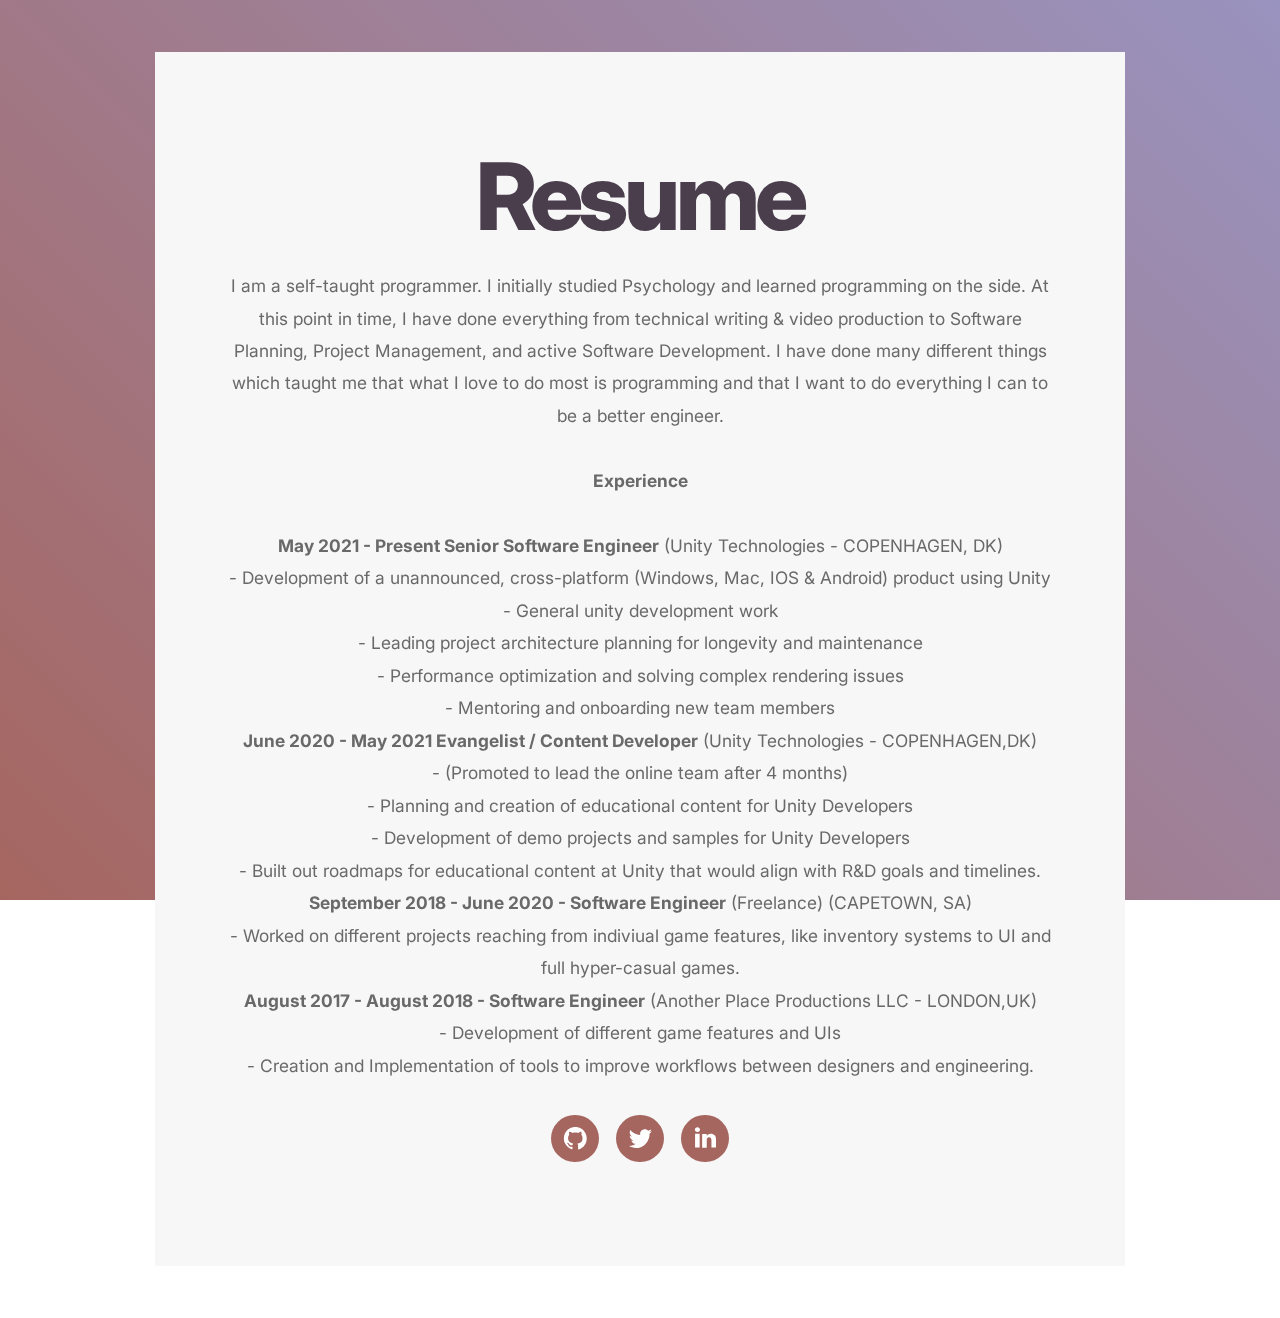
==== resume.html @ c10f14c0 "Create resume.html" ====
<!DOCTYPE HTML>
<html lang="en">
	<head>
		<title>Kristin Lague - Resume</title>
		<meta charset="utf-8" />
		<meta name="viewport" content="width=device-width,initial-scale=1" />
		<meta name="description" content="Resume" />
		<meta property="og:site_name" content="Kristin Lague - Resume" />
		<meta property="og:title" content="Kristin Lague - Resume" />
		<meta property="og:type" content="website" />
		<meta property="og:description" content="Resume" />
		<link href="https://fonts.googleapis.com/css?display=swap&family=Inter:800,800italic,400,400italic,900,900italic,700,700italic" rel="stylesheet" type="text/css" />
		<link rel="stylesheet" href="assets/main.css" />
	</head>
	<body>
		<div id="wrapper">
			<div id="main">
				<div class="inner">
					<h1 id="text02">Resume</h1>
					<p id="text01">I am a self-taught programmer. I initially studied Psychology and learned programming on the side. At this point in time, I have done everything from technical writing &amp; video production to Software Planning, Project Management, and active Software Development. I have done many different things which taught me that what I love to do most is programming and that I want to do everything I can to be a better engineer.</p>
					<h2 id="text06"><strong>Experience</strong></h2>
					<p id="text05"><span class="p"><strong>May 2021 - Present Senior Software Engineer</strong> (Unity Technologies - COPENHAGEN, DK) <br /> - Development of a unannounced, cross-platform (Windows, Mac, IOS &amp; Android) product using Unity<br />- General unity development work<br />- Leading project architecture planning for longevity and maintenance<br />- Performance optimization and solving complex rendering issues<br />- Mentoring and onboarding new team members <br /> <strong>June 2020 - May 2021 Evangelist / Content Developer</strong> (Unity Technologies - COPENHAGEN,DK) <br /> - (Promoted to lead the online team after 4 months) <br /> - Planning and creation of educational content for Unity Developers<br />- Development of demo projects and samples for Unity Developers <br /> - Built out roadmaps for educational content at Unity that would align with R&amp;D goals and timelines.<br /><strong>September 2018 - June 2020 - Software Engineer</strong> (Freelance) (CAPETOWN, SA) <br /> - Worked on different projects reaching from indiviual game features, like inventory systems to UI and full hyper-casual games. <br /><strong>August 2017 - August 2018 - Software Engineer</strong> (Another Place Productions LLC - LONDON,UK) <br /> - Development of different game features and UIs<br />- Creation and Implementation of tools to improve workflows between designers and engineering.</span></p>
					<ul id="icons01" class="icons">
						<li>
							<a class="n01" href="https://github.com/KristinLague">
								<svg><use xlink:href="assets/icons.svg#github"></use></svg>
								<span class="label">GitHub</span>
							</a>
						</li><li>
							<a class="n02" href="https://twitter.com/itsKristinSrsly">
								<svg><use xlink:href="assets/icons.svg#twitter"></use></svg>
								<span class="label">Twitter</span>
							</a>
						</li><li>
							<a class="n03" href="https://www.linkedin.com/in/kristin-lague-8781a9155/">
								<svg><use xlink:href="assets/icons.svg#linkedin"></use></svg>
								<span class="label">LinkedIn</span>
							</a>
						</li>
					</ul>
				</div>
			</div>
		</div>
		<script src="assets/main.js"></script>
	</body>
</html>
---- assets/main.css ----
html,body,div,span,applet,object,iframe,h1,h2,h3,h4,h5,h6,p,blockquote,pre,a,abbr,acronym,address,big,cite,code,del,dfn,em,img,ins,kbd,q,s,samp,small,strike,strong,sub,sup,tt,var,b,u,i,center,dl,dt,dd,ol,ul,li,fieldset,form,label,legend,table,caption,tbody,tfoot,thead,tr,th,td,article,aside,canvas,details,embed,figure,figcaption,footer,header,hgroup,menu,nav,output,ruby,section,summary,time,mark,audio,video{margin:0;padding:0;border:0;font-size:100%;font:inherit;vertical-align:baseline;}article,aside,details,figcaption,figure,footer,header,hgroup,menu,nav,section{display:block;}body{line-height:1;}ol,ul{list-style:none;}blockquote,q{quotes:none;}blockquote:before,blockquote:after,q:before,q:after{content:'';content:none;}table{border-collapse:collapse;border-spacing:0;}body{-webkit-text-size-adjust:none}mark{background-color:transparent;color:inherit}input::-moz-focus-inner{border:0;padding:0}input[type="text"],input[type="email"],select,textarea{-moz-appearance:none;-webkit-appearance:none;-ms-appearance:none;appearance:none}

*, *:before, *:after {
	box-sizing: border-box;
}

body {
	line-height: 1.0;
	min-height: var(--viewport-height);
	min-width: 320px;
	overflow-x: hidden;
	word-wrap: break-word;
}

body:before {
	background-attachment: scroll;
	content: '';
	display: block;
	height: var(--background-height);
	left: 0;
	pointer-events: none;
	position: fixed;
	top: 0;
	transform: scale(1);
	width: 100vw;
	z-index: 0;
	background-image: linear-gradient(45deg, #A66660 0%, #9993BF 100%);
	background-position: 0% 0%;
	background-repeat: repeat;
	background-size: auto;
}

:root {
	--background-height: 100vh;
	--site-language-alignment: left;
	--site-language-direction: ltr;
	--site-language-flex-alignment: flex-start;
	--site-language-indent-left: 1;
	--site-language-indent-right: 0;
	--viewport-height: 100vh;
}

html {
	font-size: 18pt;
}

u {
	text-decoration: underline;
}

strong {
	color: inherit;
	font-weight: bolder;
}

em {
	font-style: italic;
}

code {
	background-color: rgba(144,144,144,0.25);
	border-radius: 0.25em;
	font-family: 'Lucida Console', 'Courier New', monospace;
	font-size: 0.9em;
	font-weight: normal;
	letter-spacing: 0;
	margin: 0 0.25em;
	padding: 0.25em 0.5em;
	text-indent: 0;
}

mark {
	background-color: rgba(144,144,144,0.25);
}

s {
	text-decoration: line-through;
}

sub {
	font-size: smaller;
	vertical-align: sub;
}

sup {
	font-size: smaller;
	vertical-align: super;
}

a {
	color: inherit;
	text-decoration: underline;
	transition: none;
}

#wrapper {
	-webkit-overflow-scrolling: touch;
	align-items: center;
	display: flex;
	flex-direction: column;
	justify-content: center;
	min-height: var(--viewport-height);
	overflow: hidden;
	position: relative;
	z-index: 2;
	padding: 3rem 3rem 3rem 3rem;
}

#main {
	--alignment: center;
	--flex-alignment: center;
	--indent-left: 1;
	--indent-right: 1;
	--border-radius-tl: 0;
	--border-radius-tr: 0;
	--border-radius-br: 0;
	--border-radius-bl: 0;
	align-items: center;
	display: flex;
	flex-grow: 0;
	flex-shrink: 0;
	justify-content: center;
	max-width: 100%;
	position: relative;
	text-align: var(--alignment);
	z-index: 1;
	background-color: #F7F7F7;
}

#main > .inner {
	--padding-horizontal: 4rem;
	--padding-vertical: 6rem;
	--spacing: 1.875rem;
	--width: 56rem;
	border-radius: var(--border-radius-tl) var(--border-radius-tr) var(--border-radius-br) var(--border-radius-bl);
	max-width: 100%;
	position: relative;
	width: var(--width);
	z-index: 1;
	padding: var(--padding-vertical) var(--padding-horizontal);
}

#main > .inner > * {
	margin-top: var(--spacing);
	margin-bottom: var(--spacing);
}

#main > .inner > :first-child {
	margin-top: 0 !important;
}

#main > .inner > :last-child {
	margin-bottom: 0 !important;
}

#main > .inner > .full {
	margin-left: calc(var(--padding-horizontal) * -1);
	max-width: calc(100% + calc(var(--padding-horizontal) * 2) + 0.4725px);
	width: calc(100% + calc(var(--padding-horizontal) * 2) + 0.4725px);
}

#main > .inner > .full:first-child {
	border-top-left-radius: inherit;
	border-top-right-radius: inherit;
	margin-top: calc(var(--padding-vertical) * -1) !important;
}

#main > .inner > .full:last-child {
	border-bottom-left-radius: inherit;
	border-bottom-right-radius: inherit;
	margin-bottom: calc(var(--padding-vertical) * -1) !important;
}

#main > .inner > .full.screen {
	border-radius: 0 !important;
	max-width: 100vw;
	position: relative;
	width: 100vw;
	left: 50%;
	margin-left: -50vw;
	right: auto;
}

body.is-instant #main, body.is-instant #main > .inner > *,body.is-instant #main > .inner > section > *  {
	transition: none !important;
}

body.is-instant:after {
	display: none !important;
	transition: none !important;
}

@keyframes loading-spinner {
	0% {
		transform: rotate(0deg);
	}

	100% {
		transform: rotate(360deg);
	}
}

.deferred:before {
	content: '';
	display: block;
	width: 4rem;
	height: 4rem;
	position: absolute;
	top: 50%;
	left: 50%;
	margin: -2rem 0 0 -2rem;
	animation: loading-spinner 1s infinite linear;
	transition: opacity 0.25s ease;
	transition-delay: 0.5s;
	opacity: 0;
	z-index: -1;
	background-image: url('[data-uri]');
	background-position: center;
	background-repeat: no-repeat;
	background-size: 3rem;
}

.deferred.loading:before {
	opacity: 0.35;
	z-index: 0;
}

h1, h2, h3, p {
	direction: var(--site-language-direction);
	position: relative;
}

h1 span.p, h2 span.p, h3 span.p, p span.p {
	display: block;
	position: relative;
}

h1 span[style], h2 span[style], h3 span[style], p span[style], h1 strong, h2 strong, h3 strong, p strong, h1 a, h2 a, h3 a, p a, h1 code, h2 code, h3 code, p code, h1 mark, h2 mark, h3 mark, p mark {
	-webkit-text-fill-color: currentcolor;
}

#text02 {
	text-align: center;
	color: #4A3E4D;
	font-family: 'Inter', sans-serif;
	letter-spacing: -0.25rem;
	width: 100%;
	font-size: 5.375em;
	line-height: 0.875;
	font-weight: 800;
}

#text02 mark {
	color: #20243D;
	background-color: transparent;
}

#text02 a {
	text-decoration: none;
}

#text02 a:hover {
	text-decoration: underline;
}

#text02 span.p:nth-child(n + 2) {
	margin-top: 1rem;
}

#text05 {
	color: #696969;
	font-family: 'Inter', sans-serif;
	font-size: 1em;
	line-height: 1.875;
	font-weight: 400;
}

#text05 a {
	color: #5C83EE;
	text-decoration: none;
}

#text05 a:hover {
	color: #10182F;
}

#text05 mark {
	color: #D4AF37;
	background-color: transparent;
}

#text05 span.p:nth-child(n + 2) {
	margin-top: 1rem;
}

#text01 {
	color: #696969;
	font-family: 'Inter', sans-serif;
	font-size: 1em;
	line-height: 1.875;
	font-weight: 400;
}

#text01 a {
	color: #5C83EE;
	text-decoration: none;
}

#text01 a:hover {
	color: #10182F;
}

#text01 mark {
	color: #D4AF37;
	background-color: transparent;
}

#text01 span.p:nth-child(n + 2) {
	margin-top: 1rem;
}

#text08 {
	color: #696969;
	font-family: 'Inter', sans-serif;
	font-size: 1em;
	line-height: 1.875;
	font-weight: 400;
}

#text08 a {
	color: #5C83EE;
	text-decoration: none;
}

#text08 a:hover {
	color: #10182F;
}

#text08 mark {
	color: #D4AF37;
	background-color: transparent;
}

#text08 span.p:nth-child(n + 2) {
	margin-top: 1rem;
}

#text04 {
	color: #696969;
	font-family: 'Inter', sans-serif;
	font-size: 1em;
	line-height: 1.875;
	font-weight: 400;
}

#text04 a {
	color: #5C83EE;
	text-decoration: none;
}

#text04 a:hover {
	color: #10182F;
}

#text04 mark {
	color: #D4AF37;
	background-color: transparent;
}

#text04 span.p:nth-child(n + 2) {
	margin-top: 1rem;
}

#text03 {
	color: #696969;
	font-family: 'Inter', sans-serif;
	font-size: 1em;
	line-height: 1.875;
	font-weight: 400;
}

#text03 a {
	color: #5C83EE;
	text-decoration: none;
}

#text03 a:hover {
	color: #10182F;
}

#text03 mark {
	color: #D4AF37;
	background-color: transparent;
}

#text03 span.p:nth-child(n + 2) {
	margin-top: 1rem;
}

#text06 {
	color: #696969;
	font-family: 'Inter', sans-serif;
	font-size: 1em;
	line-height: 1.875;
	font-weight: 400;
}

#text06 a {
	color: #5C83EE;
	text-decoration: none;
}

#text06 a:hover {
	color: #10182F;
}

#text06 mark {
	color: #D4AF37;
	background-color: transparent;
}

#text06 span.p:nth-child(n + 2) {
	margin-top: 1rem;
}

#text09 {
	color: #696969;
	font-family: 'Inter', sans-serif;
	font-size: 1em;
	line-height: 1.875;
	font-weight: 400;
}

#text09 a {
	color: #5C83EE;
	text-decoration: none;
}

#text09 a:hover {
	color: #10182F;
}

#text09 mark {
	color: #D4AF37;
	background-color: transparent;
}

#text09 span.p:nth-child(n + 2) {
	margin-top: 1rem;
}

#text07 {
	color: #696969;
	font-family: 'Inter', sans-serif;
	font-size: 1em;
	line-height: 1.875;
	font-weight: 400;
}

#text07 a {
	color: #5C83EE;
	text-decoration: none;
}

#text07 a:hover {
	color: #10182F;
}

#text07 mark {
	color: #D4AF37;
	background-color: transparent;
}

#text07 span.p:nth-child(n + 2) {
	margin-top: 1rem;
}

.container {
	position: relative;
}

.container > .wrapper {
	vertical-align: top;
	position: relative;
	max-width: 100%;
	border-radius: inherit;
}

.container > .wrapper > .inner {
	vertical-align: top;
	position: relative;
	max-width: 100%;
	border-radius: inherit;
	text-align: var(--alignment);
}

#main .container.full:first-child > .wrapper {
	border-top-left-radius: inherit;
	border-top-right-radius: inherit;
}

#main .container.full:last-child > .wrapper {
	border-bottom-left-radius: inherit;
	border-bottom-right-radius: inherit;
}

#main .container.full:first-child > .wrapper > .inner {
	border-top-left-radius: inherit;
	border-top-right-radius: inherit;
}

#main .container.full:last-child > .wrapper > .inner {
	border-bottom-left-radius: inherit;
	border-bottom-right-radius: inherit;
}

#container01 > .wrapper {
	display: inline-block;
	width: 75rem;
	background-color: transparent;
}

#container01 > .wrapper > .inner {
	--gutters: 2rem;
	--padding-horizontal: 2rem;
	--padding-vertical: 2rem;
	padding: var(--padding-vertical) var(--padding-horizontal);
}

#container01.default > .wrapper > .inner > * {
	margin-bottom: var(--spacing);
	margin-top: var(--spacing);
}

#container01.default > .wrapper > .inner > *:first-child {
	margin-top: 0 !important;
}

#container01.default > .wrapper > .inner > *:last-child {
	margin-bottom: 0 !important;
}

#container01.columns > .wrapper > .inner {
	flex-wrap: wrap;
	display: flex;
	align-items: flex-start;
}

#container01.columns > .wrapper > .inner > * {
	flex-grow: 0;
	flex-shrink: 0;
	max-width: 100%;
	text-align: var(--alignment);
	padding: 0 0 0 var(--gutters);
}

#container01.columns > .wrapper > .inner > * > * {
	margin-bottom: var(--spacing);
	margin-top: var(--spacing);
}

#container01.columns > .wrapper > .inner > * > *:first-child {
	margin-top: 0 !important;
}

#container01.columns > .wrapper > .inner > * > *:last-child {
	margin-bottom: 0 !important;
}

#container01.columns > .wrapper > .inner > *:first-child {
	margin-left: calc(var(--gutters) * -1);
}

#container01.default > .wrapper > .inner > .full {
	margin-left: calc(var(--padding-horizontal) * -1);
	max-width: none !important;
	width: calc(100% + (var(--padding-horizontal) * 2) + 0.4725px);
}

#container01.default > .wrapper > .inner > .full:first-child {
	margin-top: calc(var(--padding-vertical) * -1) !important;
	border-top-left-radius: inherit;
	border-top-right-radius: inherit;
}

#container01.default > .wrapper > .inner > .full:last-child {
	margin-bottom: calc(var(--padding-vertical) * -1) !important;
	border-bottom-left-radius: inherit;
	border-bottom-right-radius: inherit;
}

#container01.columns > .wrapper > .inner > div > .full {
	margin-left: calc(var(--gutters) * -0.5);
	max-width: none !important;
	width: calc(100% + var(--gutters) + 0.4725px);
}

#container01.columns > .wrapper > .inner > div:first-child > .full {
	margin-left: calc(var(--padding-horizontal) * -1);
	width: calc(100% + var(--padding-horizontal) + calc(var(--gutters) * 0.5) + 0.4725px);
}

#container01.columns > .wrapper > .inner > div:last-child > .full {
	width: calc(100% + var(--padding-horizontal) + calc(var(--gutters) * 0.5) + 0.4725px);
}

#container01.columns > .wrapper > .inner > div > .full:first-child {
	margin-top: calc(var(--padding-vertical) * -1) !important;
}

#container01.columns > .wrapper > .inner > div > .full:last-child {
	margin-bottom: calc(var(--padding-vertical) * -1) !important;
}

#container01.columns > .wrapper > .inner > div:first-child, #container01.columns > .wrapper > .inner > div:first-child > .full:first-child {
	border-top-left-radius: inherit;
}

#container01.columns > .wrapper > .inner > div:last-child, #container01.columns > .wrapper > .inner > div:last-child > .full:first-child {
	border-top-right-radius: inherit;
}

#container01.columns > .wrapper > .inner > .full {
	align-self: stretch;
}

#container01.columns > .wrapper > .inner > .full:first-child {
	border-bottom-left-radius: inherit;
	border-top-left-radius: inherit;
}

#container01.columns > .wrapper > .inner > .full:last-child {
	border-bottom-right-radius: inherit;
	border-top-right-radius: inherit;
}

#container01.columns > .wrapper > .inner > .full > .full:first-child:last-child {
	border-radius: inherit;
	height: calc(100% + (var(--padding-vertical) * 2));
}

#container01.columns > .wrapper > .inner > .full > .full:first-child:last-child > * {
	border-radius: inherit;
	height: 100%;
	position: absolute;
	width: 100%;
}

#container01 > .wrapper > .inner > :nth-child(1) {
	width: calc(50% + (var(--gutters) / 2));
}

#container01 > .wrapper > .inner > :nth-child(2) {
	width: calc(50% + (var(--gutters) / 2));
}

.image {
	display: block;
	line-height: 0;
	max-width: 100%;
	position: relative;
}

.image .frame {
	-webkit-backface-visibility: hidden;
	-webkit-transform: translate3d(0, 0, 0);
	display: inline-block;
	max-width: 100%;
	overflow: hidden;
	vertical-align: top;
	width: 100%;
}

.image .frame img {
	border-radius: 0 !important;
	max-width: 100%;
	vertical-align: top;
	width: inherit;
}

.image.full .frame {
	display: block;
}

.image.full:first-child .frame {
	border-top-left-radius: inherit;
	border-top-right-radius: inherit;
}

.image.full:last-child .frame {
	border-bottom-left-radius: inherit;
	border-bottom-right-radius: inherit;
}

#image01 .frame {
	width: 22rem;
	height: 12.25rem;
	box-shadow: 0.599rem 1.644rem 2rem 0rem #554D78;
	transition: none;
}

#image01 img {
	height: 100% !important;
	object-fit: cover;
	object-position: center;
	width: 100% !important;
}

#image01 .frame img {
	transition: none;
}

#image06 .frame {
	width: 22rem;
	height: 12.25rem;
	box-shadow: 0.599rem 1.644rem 2rem 0rem #554D78;
	transition: none;
}

#image06 img {
	height: 100% !important;
	object-fit: cover;
	object-position: center;
	width: 100% !important;
}

#image06 .frame img {
	transition: none;
}

#image03 .frame {
	width: 22rem;
	height: 12.25rem;
	box-shadow: 0.599rem 1.644rem 2rem 0rem #554D78;
	transition: none;
}

#image03 img {
	height: 100% !important;
	object-fit: cover;
	object-position: center;
	width: 100% !important;
}

#image03 .frame img {
	transition: none;
}

#image02 .frame {
	width: 22rem;
	height: 12.25rem;
	box-shadow: 0.599rem 1.644rem 2rem 0rem #554D78;
	transition: none;
}

#image02 img {
	height: 100% !important;
	object-fit: cover;
	object-position: center;
	width: 100% !important;
}

#image02 .frame img {
	transition: none;
}

#image04 .frame {
	width: 22rem;
	height: 12.25rem;
	box-shadow: 0.599rem 1.644rem 2rem 0rem #554D78;
	transition: none;
}

#image04 img {
	height: 100% !important;
	object-fit: cover;
	object-position: center;
	width: 100% !important;
}

#image04 .frame img {
	transition: none;
}

#image07 .frame {
	width: 22rem;
	height: 12.25rem;
	box-shadow: 0.599rem 1.644rem 2rem 0rem #554D78;
	transition: none;
}

#image07 img {
	height: 100% !important;
	object-fit: cover;
	object-position: center;
	width: 100% !important;
}

#image07 .frame img {
	transition: none;
}

#image05 .frame {
	width: 22rem;
	height: 12.25rem;
	box-shadow: 0.599rem 1.644rem 2rem 0rem #554D78;
	transition: none;
}

#image05 img {
	height: 100% !important;
	object-fit: cover;
	object-position: center;
	width: 100% !important;
}

#image05 .frame img {
	transition: none;
}

hr {
	border: 0;
	padding: 0;
	position: relative;
	width: 100%;
}

hr:before {
	content: '';
	display: inline-block;
	max-width: 100%;
	vertical-align: middle;
}

#divider01:before {
	width: 100%;
	border-top: solid 1px #696969;
	height: 1px;
	margin-top: -0.5px;
}

.icons {
	display: flex;
	flex-wrap: wrap;
	justify-content: var(--flex-alignment);
	letter-spacing: 0;
	padding: 0;
}

.icons li {
	position: relative;
	z-index: 1;
}

.icons li a {
	align-items: center;
	display: flex;
	justify-content: center;
}

.icons li a svg {
	display: block;
	position: relative;
}

.icons li a + svg {
	display: block;
	height: 100%;
	left: 0;
	pointer-events: none;
	position: absolute;
	top: 0;
	width: 100%;
	z-index: -1;
}

.icons li a .label {
	display: none;
}

#icons01 {
	font-size: 1.375em;
	gap: 1rem;
}

#icons01 li a {
	border-radius: 100%;
	height: 2em;
	width: 2em;
	transition: none;
}

#icons01 li a svg {
	height: 60%;
	width: 60%;
	transition: none;
}

#icons01 a {
	background-color: #2B2B2B;
}

#icons01 a svg {
	fill: #FFFFFF;
}

#icons01 li a + svg {
	transition: none;
}

#icons01 .n01 {
	background-color: #A66660;
}

#icons01 .n02 {
	background-color: #A66660;
}

#icons01 .n03 {
	background-color: #A66660;
}

#icons01 .n03 svg {
	fill: #FFFFFF;
}

@media (max-width: 1920px) {
	
}

@media (max-width: 1680px) {
	html {
		font-size: 13pt;
	}
}

@media (max-width: 1280px) {
	html {
		font-size: 13pt;
	}
}

@media (max-width: 1024px) {
	
}

@media (max-width: 980px) {
	html {
		font-size: 11pt;
	}
}

@media (max-width: 736px) {
	html {
		font-size: 13pt;
	}
	
	
	
	#main > .inner {
		--padding-horizontal: 1.5rem;
		--padding-vertical: 5rem;
		--spacing: 1.875rem;
	}
	
	#text02 {
		letter-spacing: -0.21875rem;
		width: 100%;
		font-size: 5.5em;
		line-height: 0.875;
	}
	
	#text05 {
		letter-spacing: 0rem;
		width: 100%;
		font-size: 1em;
		line-height: 1.875;
	}
	
	#text01 {
		letter-spacing: 0rem;
		width: 100%;
		font-size: 1em;
		line-height: 1.875;
	}
	
	#text08 {
		letter-spacing: 0rem;
		width: 100%;
		font-size: 1em;
		line-height: 1.875;
	}
	
	#text04 {
		letter-spacing: 0rem;
		width: 100%;
		font-size: 1em;
		line-height: 1.875;
	}
	
	#text03 {
		letter-spacing: 0rem;
		width: 100%;
		font-size: 1em;
		line-height: 1.875;
	}
	
	#text06 {
		letter-spacing: 0rem;
		width: 100%;
		font-size: 1em;
		line-height: 1.875;
	}
	
	#text09 {
		letter-spacing: 0rem;
		width: 100%;
		font-size: 1em;
		line-height: 1.875;
	}
	
	#text07 {
		letter-spacing: 0rem;
		width: 100%;
		font-size: 1em;
		line-height: 1.875;
	}
	
	
	
	#container01 > .wrapper > .inner {
		--gutters: 2rem;
		--padding-horizontal: 2rem;
		--padding-vertical: 2rem;
	}
	
	#container01.columns > .wrapper > .inner {
		flex-direction: column !important;
		flex-wrap: nowrap !important;
	}
	
	#container01.columns > .wrapper > .inner > span {
		height: 0;
		margin-top: calc(var(--gutters) * -1);
		pointer-events: none;
		visibility: hidden;
	}
	
	#container01.columns > .wrapper > .inner > *:first-child {
		margin-left: 0 !important;
		padding-top: 0 !important;
	}
	
	#container01.columns > .wrapper > .inner > * {
		padding: calc(var(--gutters) * 0.5) 0 !important;
	}
	
	#container01.columns > .wrapper > .inner > *:last-child {
		padding-bottom: 0 !important;
	}
	
	#container01.columns > .wrapper > .inner > div > .full {
		margin-left: calc(var(--padding-horizontal) * -1);
		width: calc(100% + (var(--padding-horizontal) * 2) + 0.4725px);
	}
	
	#container01.columns > .wrapper > .inner > div:first-of-type > .full {
		margin-left: calc(var(--padding-horizontal) * -1);
		width: calc(100% + (var(--padding-horizontal) * 2) + 0.4725px);
	}
	
	#container01.columns > .wrapper > .inner > div:last-of-type > .full {
		margin-left: calc(var(--padding-horizontal) * -1);
		width: calc(100% + (var(--padding-horizontal) * 2) + 0.4725px);
	}
	
	#container01.columns > .wrapper > .inner > div > .full:first-child {
		margin-top: calc(var(--gutters) * -0.5) !important;
	}
	
	#container01.columns > .wrapper > .inner > div > .full:last-child {
		margin-bottom: calc(var(--gutters) * -0.5) !important;
	}
	
	#container01.columns > .wrapper > .inner > div:first-of-type > .full:first-child {
		margin-top: calc(var(--padding-vertical) * -1) !important;
	}
	
	#container01.columns > .wrapper > .inner > div:last-of-type > .full:last-child {
		margin-bottom: calc(var(--padding-vertical) * -1) !important;
	}
	
	#container01.columns > .wrapper > .inner > div:first-of-type, #container01.columns > .wrapper > .inner > div:first-of-type > .full:first-child {
		border-top-left-radius: inherit;
		border-top-right-radius: inherit;
	}
	
	#container01.columns > .wrapper > .inner > div:last-of-type, #container01.columns > .wrapper > .inner > div:last-of-type > .full:last-child {
		border-bottom-left-radius: inherit;
		border-bottom-right-radius: inherit;
	}
	
	#container01.columns > .wrapper > .inner > div:first-of-type, #container01.columns > .wrapper > .inner > div:first-of-type > .full:last-child {
		border-bottom-left-radius: 0 !important;
	}
	
	#container01.columns > .wrapper > .inner > div:last-of-type, #container01.columns > .wrapper > .inner > div:last-of-type > .full:first-child {
		border-top-right-radius: 0 !important;
	}
	
	#container01.columns > .wrapper > .inner > .full > .full:first-child:last-child {
		height: auto;
	}
	
	#container01.columns > .wrapper > .inner > .full > .full:first-child:last-child > * {
		height: auto;
		position: relative;
		width: auto;
	}
	
	#container01 > .wrapper > .inner > :nth-child(1) {
		min-height: 100% !important;
		width: 100% !important;
	}
	
	#container01 > .wrapper > .inner > :nth-child(2) {
		min-height: 100% !important;
		width: 100% !important;
	}
	
	#image01 .frame {
		width: 22rem;
		height: 15.3125rem !important;
	}
	
	#image01 img {
		height: 100% !important;
		object-fit: cover;
		object-position: center;
		width: 100% !important;
	}
	
	#image06 .frame {
		width: 22rem;
		height: 15.3125rem !important;
	}
	
	#image06 img {
		height: 100% !important;
		object-fit: cover;
		object-position: center;
		width: 100% !important;
	}
	
	#image03 .frame {
		width: 22rem;
		height: 15.3125rem !important;
	}
	
	#image03 img {
		height: 100% !important;
		object-fit: cover;
		object-position: center;
		width: 100% !important;
	}
	
	#image02 .frame {
		width: 22rem;
		height: 15.3125rem !important;
	}
	
	#image02 img {
		height: 100% !important;
		object-fit: cover;
		object-position: center;
		width: 100% !important;
	}
	
	#image04 .frame {
		width: 22rem;
		height: 15.3125rem !important;
	}
	
	#image04 img {
		height: 100% !important;
		object-fit: cover;
		object-position: center;
		width: 100% !important;
	}
	
	#image07 .frame {
		width: 22rem;
		height: 15.3125rem !important;
	}
	
	#image07 img {
		height: 100% !important;
		object-fit: cover;
		object-position: center;
		width: 100% !important;
	}
	
	#image05 .frame {
		width: 22rem;
		height: 15.3125rem !important;
	}
	
	#image05 img {
		height: 100% !important;
		object-fit: cover;
		object-position: center;
		width: 100% !important;
	}
	
	#divider01:before {
		width: 100rem;
	}
	
	#icons01 {
		font-size: 1.75em;
		gap: 0.875rem;
	}
}

@media (max-width: 480px) {
	#main > .inner {
		--spacing: 1.640625rem;
	}
	
	
	
	#image01 .frame {
		height: 12.25rem !important;
	}
	
	#image06 .frame {
		height: 12.25rem !important;
	}
	
	#image03 .frame {
		height: 12.25rem !important;
	}
	
	#image02 .frame {
		height: 12.25rem !important;
	}
	
	#image04 .frame {
		height: 12.25rem !important;
	}
	
	#image07 .frame {
		height: 12.25rem !important;
	}
	
	#image05 .frame {
		height: 12.25rem !important;
	}
}

@media (max-width: 360px) {
	#main > .inner {
		--padding-horizontal: 1.125rem;
		--padding-vertical: 3.75rem;
		--spacing: 1.40625rem;
	}
	
	#text02 {
		font-size: 5.5em;
	}
	
	#text05 {
		font-size: 1em;
	}
	
	#text01 {
		font-size: 1em;
	}
	
	#text08 {
		font-size: 1em;
	}
	
	#text04 {
		font-size: 1em;
	}
	
	#text03 {
		font-size: 1em;
	}
	
	#text06 {
		font-size: 1em;
	}
	
	#text09 {
		font-size: 1em;
	}
	
	#text07 {
		font-size: 1em;
	}
	
	#container01 > .wrapper > .inner {
		--gutters: 1.5rem;
		--padding-horizontal: 1.5rem;
		--padding-vertical: 1.5rem;
	}
	
	#image01 .frame {
		height: 10.71875rem !important;
	}
	
	#image06 .frame {
		height: 10.71875rem !important;
	}
	
	#image03 .frame {
		height: 10.71875rem !important;
	}
	
	#image02 .frame {
		height: 10.71875rem !important;
	}
	
	#image04 .frame {
		height: 10.71875rem !important;
	}
	
	#image07 .frame {
		height: 10.71875rem !important;
	}
	
	#image05 .frame {
		height: 10.71875rem !important;
	}
	
	#icons01 {
		gap: 0.65625rem;
	}
}
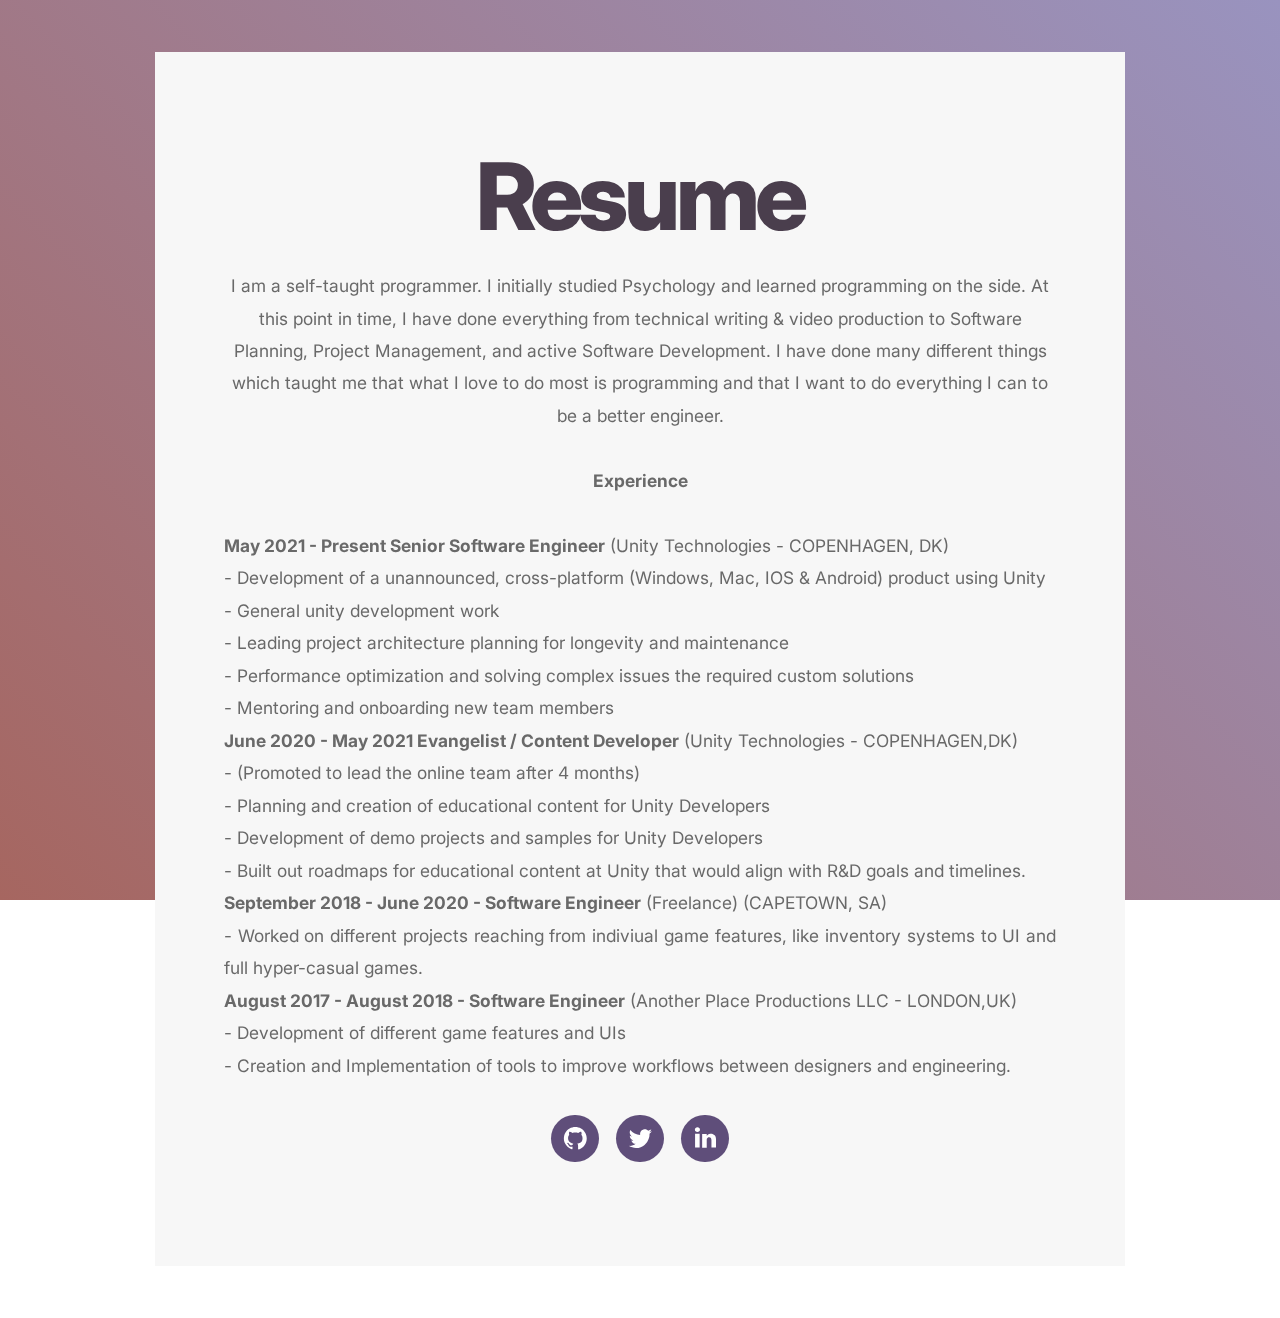
==== commit 39780b5b: "Update resume.html" ====
--- a/resume.html
+++ b/resume.html
@@ -19,7 +19,7 @@
 					<h1 id="text02">Resume</h1>
 					<p id="text01">I am a self-taught programmer. I initially studied Psychology and learned programming on the side. At this point in time, I have done everything from technical writing &amp; video production to Software Planning, Project Management, and active Software Development. I have done many different things which taught me that what I love to do most is programming and that I want to do everything I can to be a better engineer.</p>
 					<h2 id="text06"><strong>Experience</strong></h2>
-					<p id="text05"><span class="p"><strong>May 2021 - Present Senior Software Engineer</strong> (Unity Technologies - COPENHAGEN, DK) <br /> - Development of a unannounced, cross-platform (Windows, Mac, IOS &amp; Android) product using Unity<br />- General unity development work<br />- Leading project architecture planning for longevity and maintenance<br />- Performance optimization and solving complex rendering issues<br />- Mentoring and onboarding new team members <br /> <strong>June 2020 - May 2021 Evangelist / Content Developer</strong> (Unity Technologies - COPENHAGEN,DK) <br /> - (Promoted to lead the online team after 4 months) <br /> - Planning and creation of educational content for Unity Developers<br />- Development of demo projects and samples for Unity Developers <br /> - Built out roadmaps for educational content at Unity that would align with R&amp;D goals and timelines.<br /><strong>September 2018 - June 2020 - Software Engineer</strong> (Freelance) (CAPETOWN, SA) <br /> - Worked on different projects reaching from indiviual game features, like inventory systems to UI and full hyper-casual games. <br /><strong>August 2017 - August 2018 - Software Engineer</strong> (Another Place Productions LLC - LONDON,UK) <br /> - Development of different game features and UIs<br />- Creation and Implementation of tools to improve workflows between designers and engineering.</span></p>
+					<p id="text05"><span class="p"><strong>May 2021 - Present Senior Software Engineer</strong> (Unity Technologies - COPENHAGEN, DK) <br /> - Development of a unannounced, cross-platform (Windows, Mac, IOS &amp; Android) product using Unity<br />- General unity development work<br />- Leading project architecture planning for longevity and maintenance<br />- Performance optimization and solving complex issues the required custom solutions<br />- Mentoring and onboarding new team members <br /> <strong>June 2020 - May 2021 Evangelist / Content Developer</strong> (Unity Technologies - COPENHAGEN,DK) <br /> - (Promoted to lead the online team after 4 months) <br /> - Planning and creation of educational content for Unity Developers<br />- Development of demo projects and samples for Unity Developers <br /> - Built out roadmaps for educational content at Unity that would align with R&amp;D goals and timelines.<br /><strong>September 2018 - June 2020 - Software Engineer</strong> (Freelance) (CAPETOWN, SA) <br /> - Worked on different projects reaching from indiviual game features, like inventory systems to UI and full hyper-casual games. <br /><strong>August 2017 - August 2018 - Software Engineer</strong> (Another Place Productions LLC - LONDON,UK) <br /> - Development of different game features and UIs<br />- Creation and Implementation of tools to improve workflows between designers and engineering.</span></p>
 					<ul id="icons01" class="icons">
 						<li>
 							<a class="n01" href="https://github.com/KristinLague">
--- a/assets/main.css
+++ b/assets/main.css
@@ -268,6 +268,7 @@
 }
 
 #text05 {
+	text-align: justify;
 	color: #696969;
 	font-family: 'Inter', sans-serif;
 	font-size: 1em;
@@ -423,6 +424,32 @@
 	margin-top: 1rem;
 }
 
+#text07 {
+	color: #696969;
+	font-family: 'Inter', sans-serif;
+	font-size: 1em;
+	line-height: 1.875;
+	font-weight: 400;
+}
+
+#text07 a {
+	color: #5C83EE;
+	text-decoration: none;
+}
+
+#text07 a:hover {
+	color: #10182F;
+}
+
+#text07 mark {
+	color: #D4AF37;
+	background-color: transparent;
+}
+
+#text07 span.p:nth-child(n + 2) {
+	margin-top: 1rem;
+}
+
 #text09 {
 	color: #696969;
 	font-family: 'Inter', sans-serif;
@@ -446,32 +473,6 @@
 }
 
 #text09 span.p:nth-child(n + 2) {
-	margin-top: 1rem;
-}
-
-#text07 {
-	color: #696969;
-	font-family: 'Inter', sans-serif;
-	font-size: 1em;
-	line-height: 1.875;
-	font-weight: 400;
-}
-
-#text07 a {
-	color: #5C83EE;
-	text-decoration: none;
-}
-
-#text07 a:hover {
-	color: #10182F;
-}
-
-#text07 mark {
-	color: #D4AF37;
-	background-color: transparent;
-}
-
-#text07 span.p:nth-child(n + 2) {
 	margin-top: 1rem;
 }
 
@@ -779,24 +780,6 @@
 }
 
 #image04 .frame img {
-	transition: none;
-}
-
-#image07 .frame {
-	width: 22rem;
-	height: 12.25rem;
-	box-shadow: 0.599rem 1.644rem 2rem 0rem #554D78;
-	transition: none;
-}
-
-#image07 img {
-	height: 100% !important;
-	object-fit: cover;
-	object-position: center;
-	width: 100% !important;
-}
-
-#image07 .frame img {
 	transition: none;
 }
 
@@ -909,18 +892,26 @@
 }
 
 #icons01 .n01 {
-	background-color: #A66660;
+	background-color: #5F4E7A;
 }
 
 #icons01 .n02 {
-	background-color: #A66660;
+	background-color: #5F4E7A;
 }
 
 #icons01 .n03 {
-	background-color: #A66660;
+	background-color: #5F4E7A;
 }
 
 #icons01 .n03 svg {
+	fill: #FFFFFF;
+}
+
+#icons01 .n04 {
+	background-color: #5F4E7A;
+}
+
+#icons01 .n04 svg {
 	fill: #FFFFFF;
 }
 
@@ -1012,14 +1003,14 @@
 		line-height: 1.875;
 	}
 	
-	#text09 {
+	#text07 {
 		letter-spacing: 0rem;
 		width: 100%;
 		font-size: 1em;
 		line-height: 1.875;
 	}
 	
-	#text07 {
+	#text09 {
 		letter-spacing: 0rem;
 		width: 100%;
 		font-size: 1em;
@@ -1188,18 +1179,6 @@
 		width: 100% !important;
 	}
 	
-	#image07 .frame {
-		width: 22rem;
-		height: 15.3125rem !important;
-	}
-	
-	#image07 img {
-		height: 100% !important;
-		object-fit: cover;
-		object-position: center;
-		width: 100% !important;
-	}
-	
 	#image05 .frame {
 		width: 22rem;
 		height: 15.3125rem !important;
@@ -1249,10 +1228,6 @@
 		height: 12.25rem !important;
 	}
 	
-	#image07 .frame {
-		height: 12.25rem !important;
-	}
-	
 	#image05 .frame {
 		height: 12.25rem !important;
 	}
@@ -1293,11 +1268,11 @@
 		font-size: 1em;
 	}
 	
+	#text07 {
+		font-size: 1em;
+	}
+	
 	#text09 {
-		font-size: 1em;
-	}
-	
-	#text07 {
 		font-size: 1em;
 	}
 	
@@ -1327,10 +1302,6 @@
 		height: 10.71875rem !important;
 	}
 	
-	#image07 .frame {
-		height: 10.71875rem !important;
-	}
-	
 	#image05 .frame {
 		height: 10.71875rem !important;
 	}
